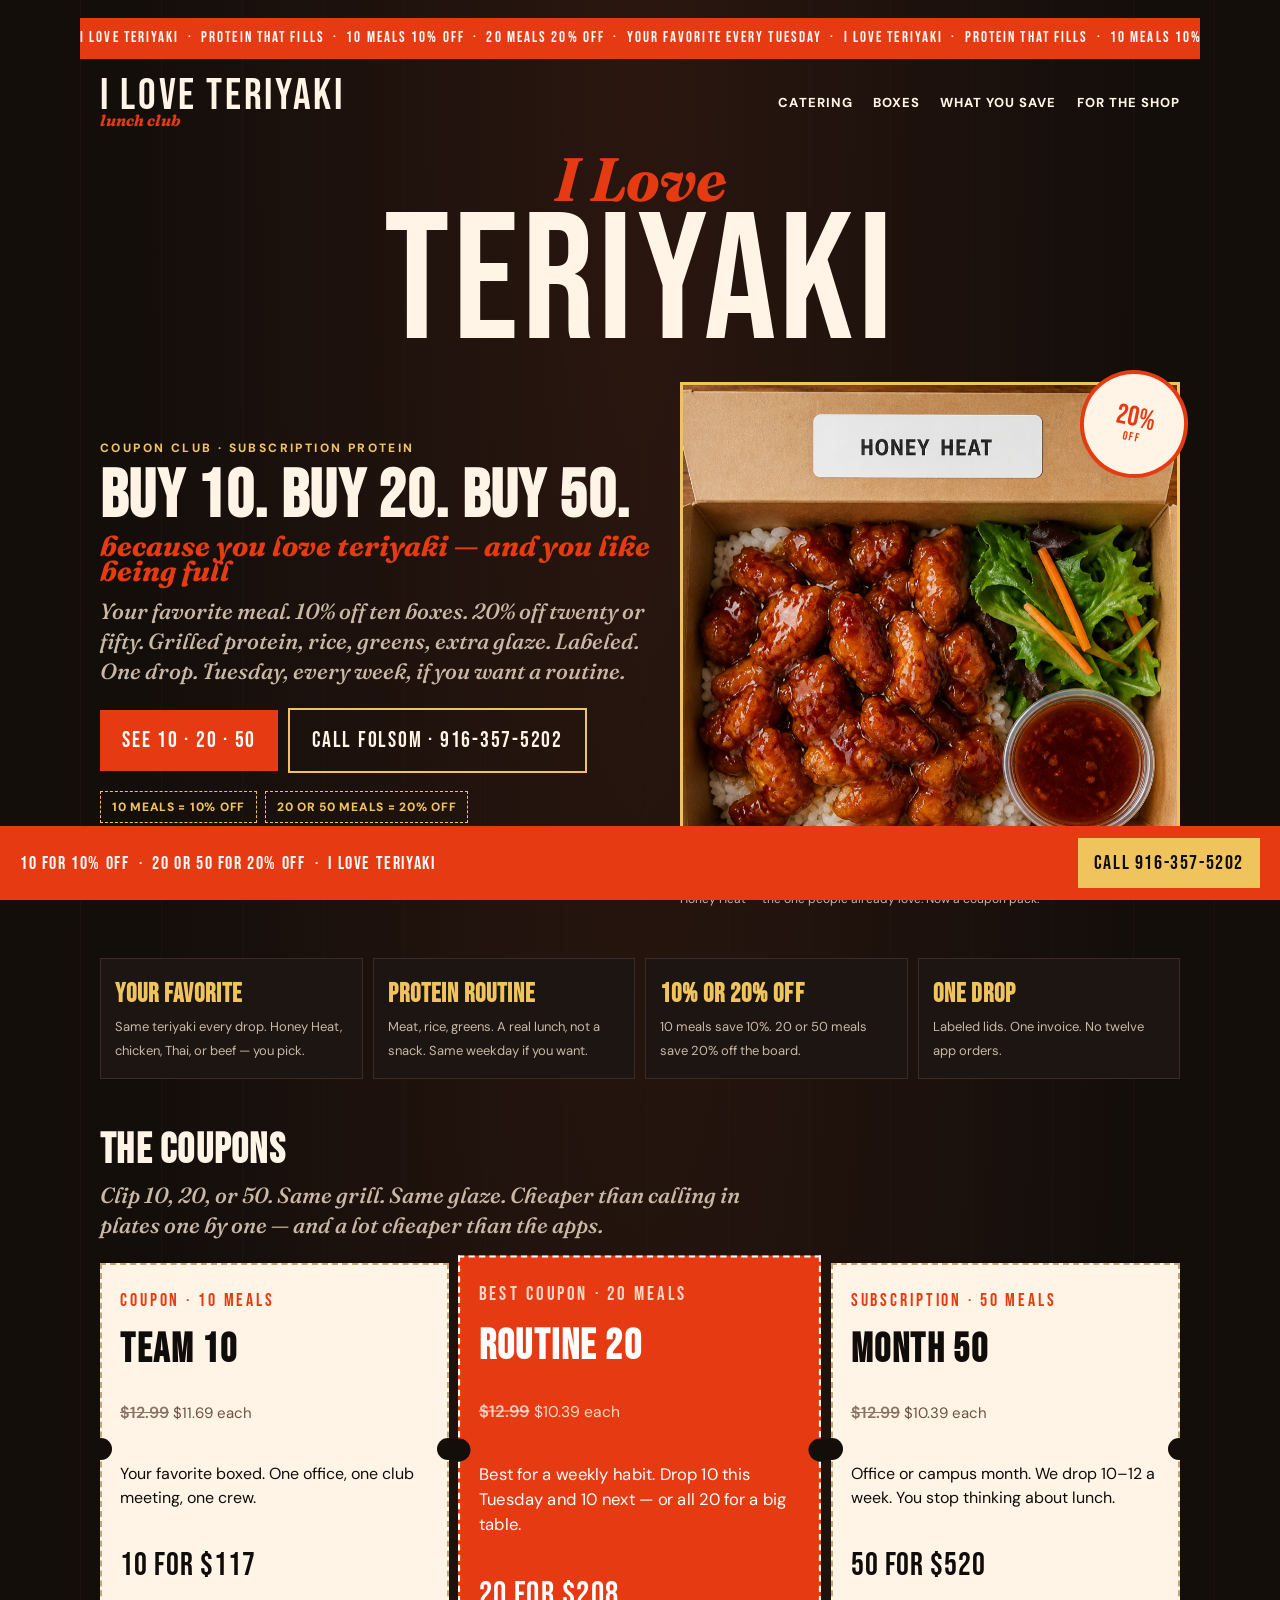
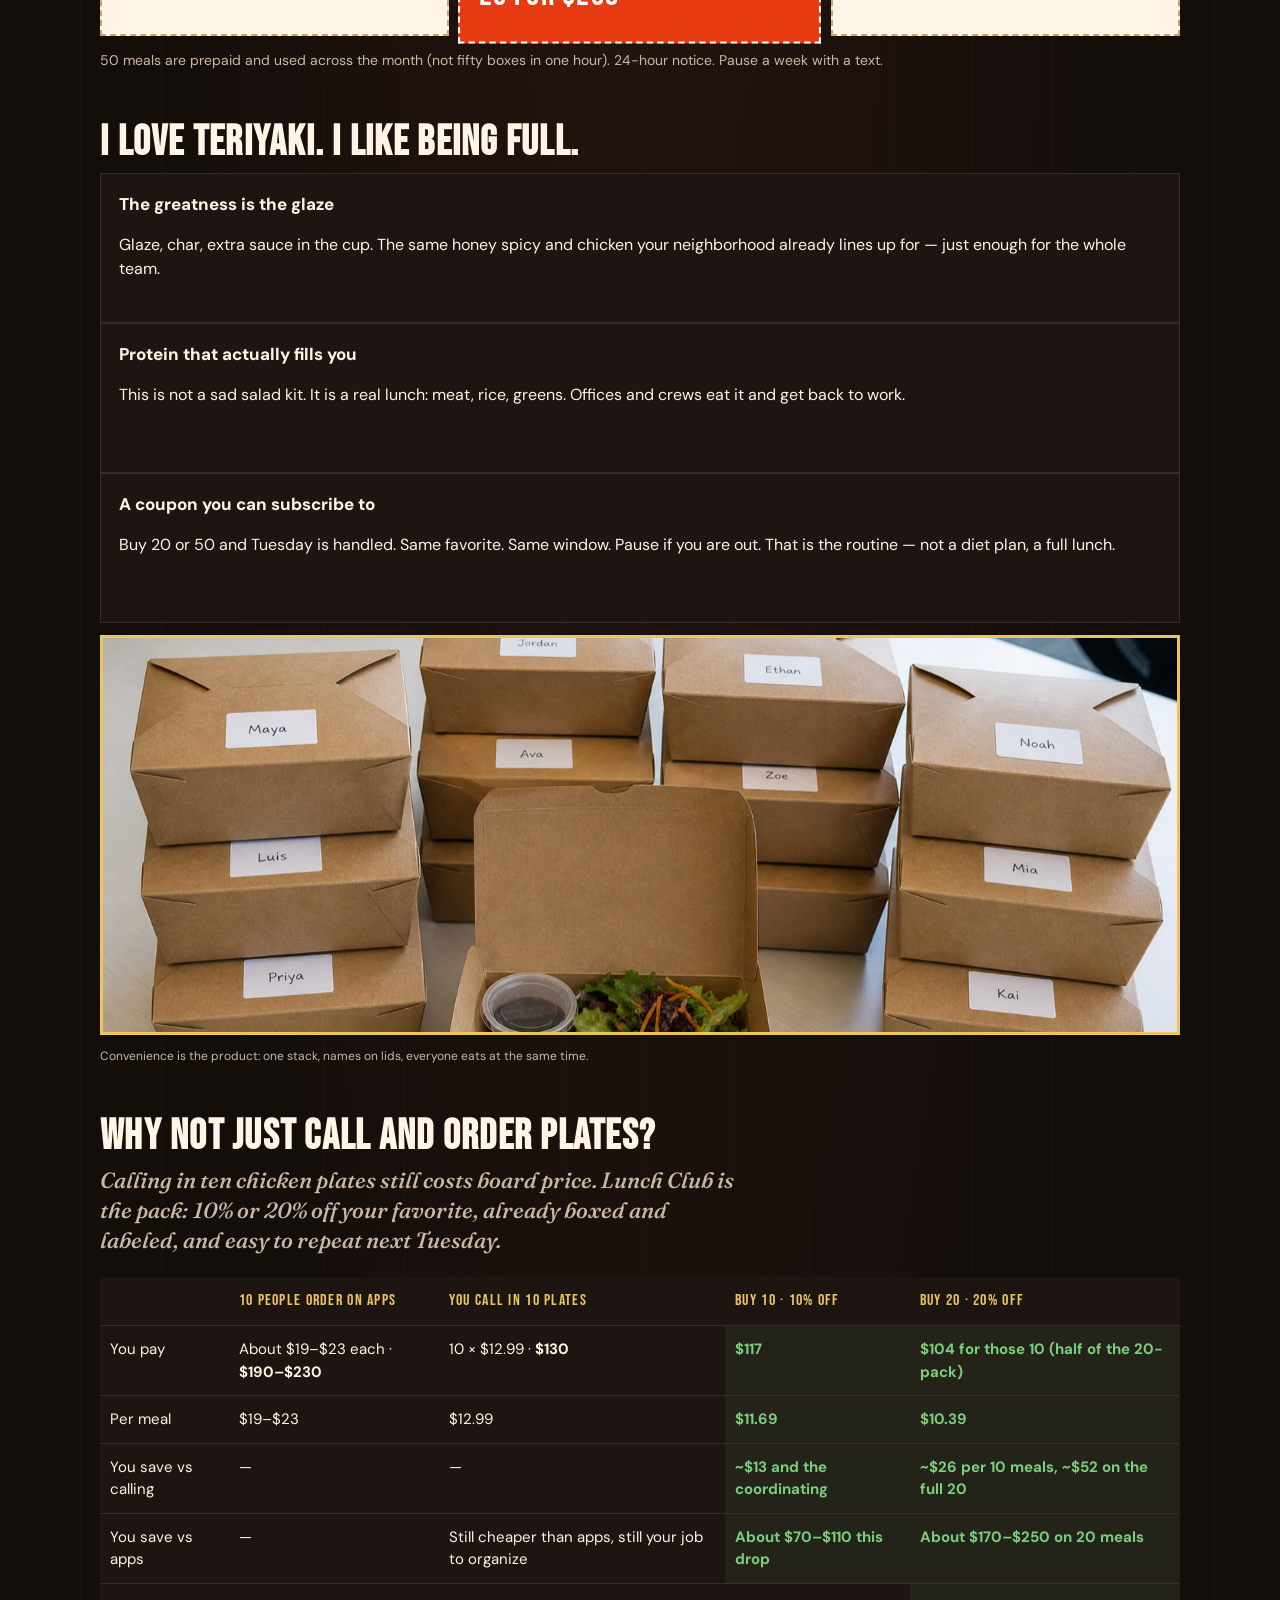
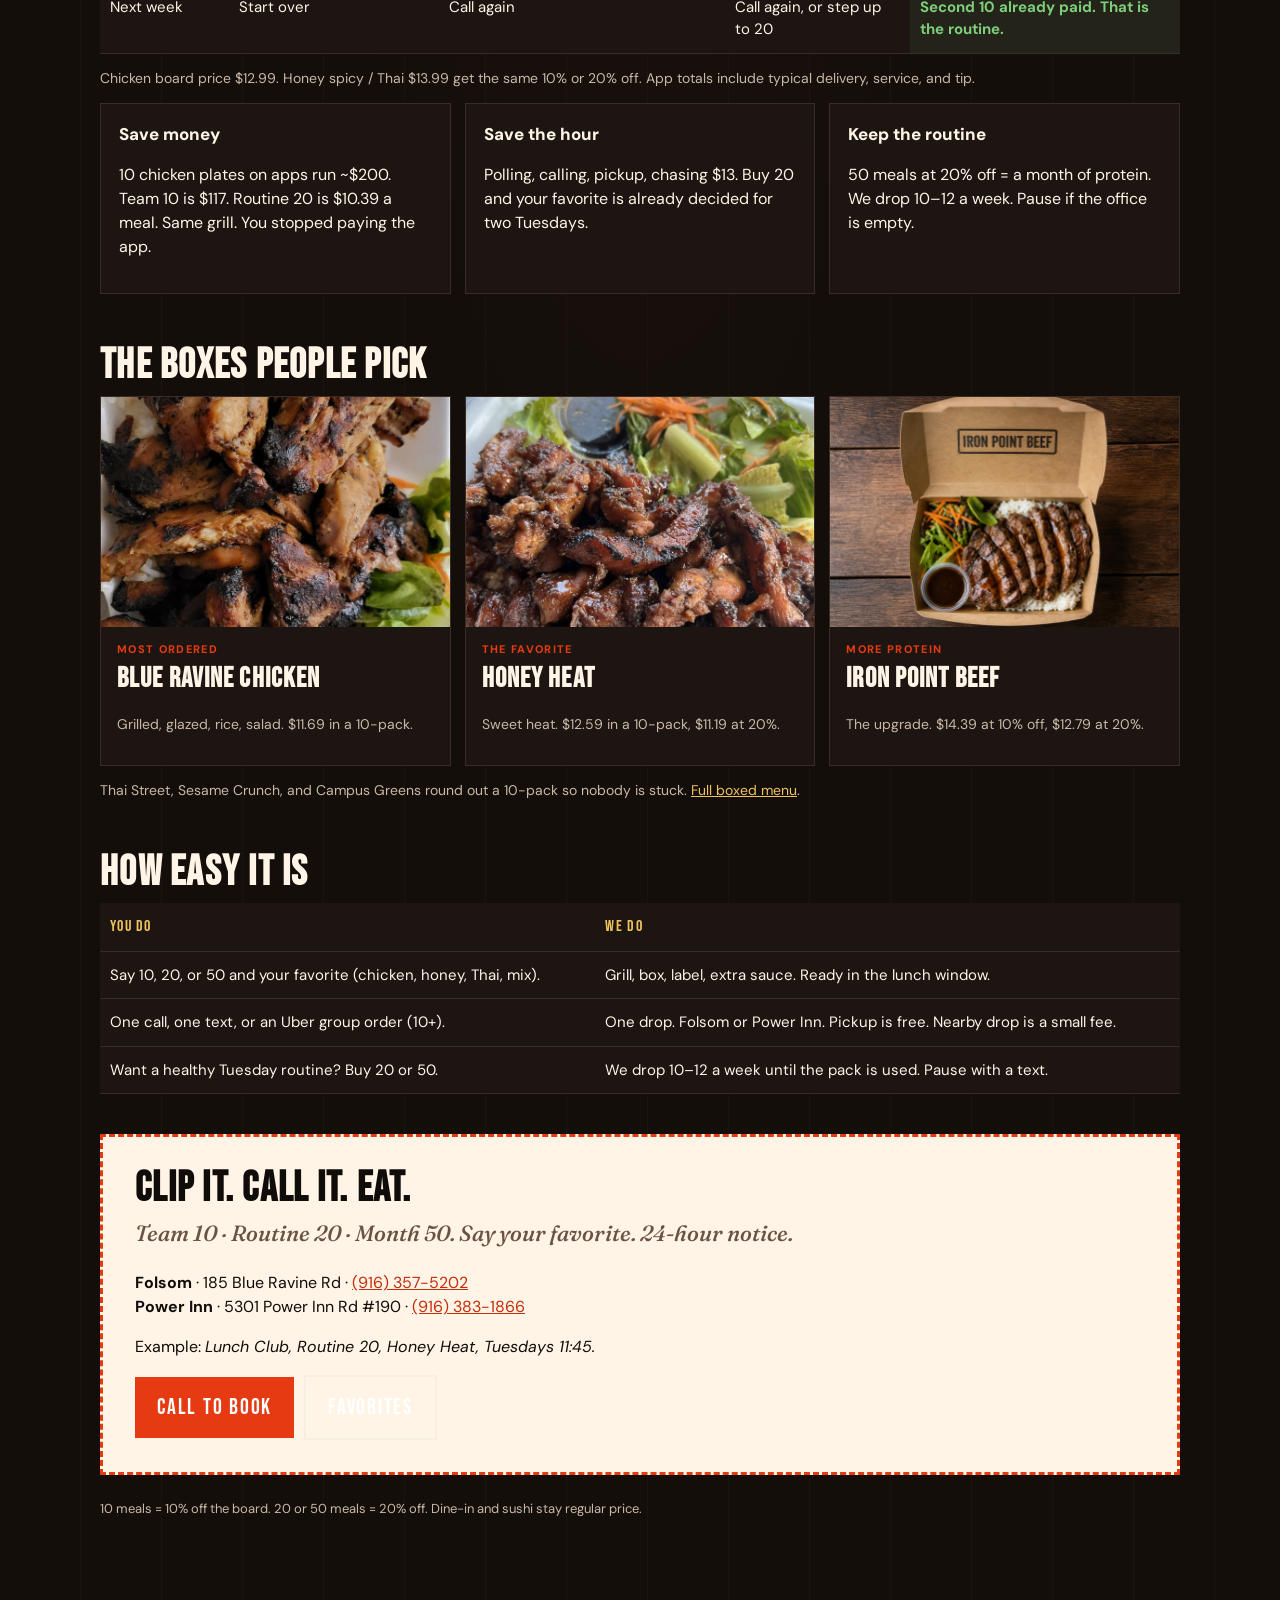
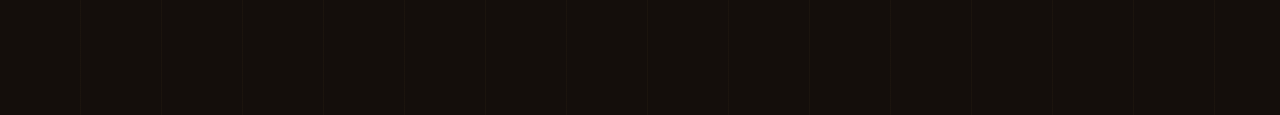
==== docs/index.html @ c73c30a4 "Add I Love Teriyaki Lunch Club site: 10/20/50 meal coupons and owner pilot. Co-authored-by: Cursor <" ====
<!DOCTYPE html>
<html lang="en">
<head>
  <meta charset="utf-8" />
  <meta name="viewport" content="width=device-width, initial-scale=1" />
  <title>I Love Teriyaki — 10, 20, 50 meals</title>
  <link rel="stylesheet" href="styles.css" />
</head>
<body>
  <div class="wrap">
    <div class="marquee" aria-hidden="true">
      <p>I LOVE TERIYAKI&nbsp;&nbsp;·&nbsp;&nbsp;PROTEIN THAT FILLS&nbsp;&nbsp;·&nbsp;&nbsp;10 MEALS 10% OFF&nbsp;&nbsp;·&nbsp;&nbsp;20 MEALS 20% OFF&nbsp;&nbsp;·&nbsp;&nbsp;YOUR FAVORITE EVERY TUESDAY&nbsp;&nbsp;·&nbsp;&nbsp;I LOVE TERIYAKI&nbsp;&nbsp;·&nbsp;&nbsp;PROTEIN THAT FILLS&nbsp;&nbsp;·&nbsp;&nbsp;10 MEALS 10% OFF&nbsp;&nbsp;·&nbsp;&nbsp;20 MEALS 20% OFF&nbsp;&nbsp;·&nbsp;&nbsp;YOUR FAVORITE EVERY TUESDAY&nbsp;&nbsp;·&nbsp;&nbsp;</p>
    </div>
    <div class="topbar">
      <div class="brand">I LOVE TERIYAKI<em>lunch club</em></div>
      <nav>
        <a href="index.html">Catering</a>
        <a href="menu.html">Boxes</a>
        <a href="index.html#why">What you save</a>
        <a href="pilot.html">For the shop</a>
      </nav>
    </div>

    <div class="wordmark"><span class="i-love">I Love</span>TERIYAKI</div>
    <div class="hero">
      <div>
        <p class="kicker">Coupon club · subscription protein</p>
        <h1>BUY 10. BUY 20. BUY 50.<span class="love">because you love teriyaki — and you like being full</span></h1>
        <p class="lede">
          Your favorite meal. 10% off ten boxes. 20% off twenty or fifty. Grilled protein, rice, greens, extra glaze. Labeled. One drop. Tuesday, every week, if you want a routine.
        </p>
        <div class="actions">
          <a class="cta" href="#packs">See 10 · 20 · 50</a>
          <a class="cta ghost" href="tel:19163575202">Call Folsom · 916-357-5202</a>
        </div>
        <div class="pills">
          <span class="pill">10 meals = 10% off</span>
          <span class="pill">20 or 50 meals = 20% off</span>
          <span class="pill">Favorite meal, every time</span>
        </div>
      </div>
      <div class="hero-pic">
        <div class="stamp-float">20%<small>OFF</small></div>
        <img src="images/box-honey.jpg" alt="Honey spicy teriyaki chicken in a labeled lunch box with rice and salad" />
        <p class="caption">Honey Heat — the one people already love. Now a coupon pack.</p>
      </div>
    </div>

    <div class="stats">
      <div class="stat"><b>Your favorite</b><span>Same teriyaki every drop. Honey Heat, chicken, Thai, or beef — you pick.</span></div>
      <div class="stat"><b>Protein routine</b><span>Meat, rice, greens. A real lunch, not a snack. Same weekday if you want.</span></div>
      <div class="stat"><b>10% or 20% off</b><span>10 meals save 10%. 20 or 50 meals save 20% off the board.</span></div>
      <div class="stat"><b>One drop</b><span>Labeled lids. One invoice. No twelve app orders.</span></div>
    </div>

    <h2 id="packs">The coupons</h2>
    <p class="lede">Clip 10, 20, or 50. Same grill. Same glaze. Cheaper than calling in plates one by one — and a lot cheaper than the apps.</p>
    <div class="tiers">
      <div class="tier">
        <div class="off">Coupon · 10 meals</div>
        <h3>Team 10</h3>
        <p class="each"><span class="strike">$12.99</span> $11.69 each</p>
        <p>Your favorite boxed. One office, one club meeting, one crew.</p>
        <div class="total">10 for $117</div>
      </div>
      <div class="tier best">
        <div class="off">Best coupon · 20 meals</div>
        <h3>Routine 20</h3>
        <p class="each"><span class="strike">$12.99</span> $10.39 each</p>
        <p>Best for a weekly habit. Drop 10 this Tuesday and 10 next — or all 20 for a big table.</p>
        <div class="total">20 for $208</div>
      </div>
      <div class="tier">
        <div class="off">Subscription · 50 meals</div>
        <h3>Month 50</h3>
        <p class="each"><span class="strike">$12.99</span> $10.39 each</p>
        <p>Office or campus month. We drop 10–12 a week. You stop thinking about lunch.</p>
        <div class="total">50 for $520</div>
      </div>
    </div>
    <p class="muted">50 meals are prepaid and used across the month (not fifty boxes in one hour). 24-hour notice. Pause a week with a text.</p>

    <h2>I love teriyaki. I like being full.</h2>
    <div class="why">
      <div class="card">
        <h3>The greatness is the glaze</h3>
        <p>Glaze, char, extra sauce in the cup. The same honey spicy and chicken your neighborhood already lines up for — just enough for the whole team.</p>
      </div>
      <div class="card">
        <h3>Protein that actually fills you</h3>
        <p>This is not a sad salad kit. It is a real lunch: meat, rice, greens. Offices and crews eat it and get back to work.</p>
      </div>
      <div class="card">
        <h3>A coupon you can subscribe to</h3>
        <p>Buy 20 or 50 and Tuesday is handled. Same favorite. Same window. Pause if you are out. That is the routine — not a diet plan, a full lunch.</p>
      </div>
    </div>

    <img class="fullbleed" src="images/office-drop.jpg" alt="A row of labeled teriyaki lunch boxes on an office table" />
    <p class="caption">Convenience is the product: one stack, names on lids, everyone eats at the same time.</p>

    <h2 id="why">Why not just call and order plates?</h2>
    <p class="lede">
      Calling in ten chicken plates still costs board price. Lunch Club is the pack: 10% or 20% off your favorite, already boxed and labeled, and easy to repeat next Tuesday.
    </p>

    <table>
      <thead>
        <tr>
          <th></th>
          <th>10 people order on apps</th>
          <th>You call in 10 plates</th>
          <th>Buy 10 · 10% off</th>
          <th>Buy 20 · 20% off</th>
        </tr>
      </thead>
      <tbody>
        <tr>
          <td>You pay</td>
          <td>About $19–$23 each · <strong>$190–$230</strong></td>
          <td>10 × $12.99 · <strong>$130</strong></td>
          <td class="good"><strong>$117</strong></td>
          <td class="good"><strong>$104</strong> for those 10 (half of the 20-pack)</td>
        </tr>
        <tr>
          <td>Per meal</td>
          <td>$19–$23</td>
          <td>$12.99</td>
          <td class="good">$11.69</td>
          <td class="good">$10.39</td>
        </tr>
        <tr>
          <td>You save vs calling</td>
          <td>—</td>
          <td>—</td>
          <td class="good">~$13 and the coordinating</td>
          <td class="good">~$26 per 10 meals, ~$52 on the full 20</td>
        </tr>
        <tr>
          <td>You save vs apps</td>
          <td>—</td>
          <td>Still cheaper than apps, still your job to organize</td>
          <td class="good">About $70–$110 this drop</td>
          <td class="good">About $170–$250 on 20 meals</td>
        </tr>
        <tr>
          <td>Next week</td>
          <td>Start over</td>
          <td>Call again</td>
          <td>Call again, or step up to 20</td>
          <td class="good">Second 10 already paid. That is the routine.</td>
        </tr>
      </tbody>
    </table>
    <p class="muted">Chicken board price $12.99. Honey spicy / Thai $13.99 get the same 10% or 20% off. App totals include typical delivery, service, and tip.</p>

    <div class="grid-3">
      <div class="card">
        <h3>Save money</h3>
        <p>10 chicken plates on apps run ~$200. Team 10 is $117. Routine 20 is $10.39 a meal. Same grill. You stopped paying the app.</p>
      </div>
      <div class="card">
        <h3>Save the hour</h3>
        <p>Polling, calling, pickup, chasing $13. Buy 20 and your favorite is already decided for two Tuesdays.</p>
      </div>
      <div class="card">
        <h3>Keep the routine</h3>
        <p>50 meals at 20% off = a month of protein. We drop 10–12 a week. Pause if the office is empty.</p>
      </div>
    </div>

    <h2>The boxes people pick</h2>
    <div class="grid-3">
      <a class="card photo-card" href="menu.html" style="text-decoration:none;color:inherit">
        <img src="images/chicken-takeout.jpg" alt="Chicken teriyaki with rice" />
        <div class="pad">
          <div class="tag">Most ordered</div>
          <h3>Blue Ravine Chicken</h3>
          <p class="muted">Grilled, glazed, rice, salad. $11.69 in a 10-pack.</p>
        </div>
      </a>
      <a class="card photo-card" href="menu.html" style="text-decoration:none;color:inherit">
        <img src="images/honey-spicy.jpg" alt="Honey spicy chicken takeout" />
        <div class="pad">
          <div class="tag">The favorite</div>
          <h3>Honey Heat</h3>
          <p class="muted">Sweet heat. $12.59 in a 10-pack, $11.19 at 20%.</p>
        </div>
      </a>
      <a class="card photo-card" href="menu.html" style="text-decoration:none;color:inherit">
        <img src="images/box-beef.jpg" alt="Beef teriyaki lunch box" />
        <div class="pad">
          <div class="tag">More protein</div>
          <h3>Iron Point Beef</h3>
          <p class="muted">The upgrade. $14.39 at 10% off, $12.79 at 20%.</p>
        </div>
      </a>
    </div>
    <p class="muted">Thai Street, Sesame Crunch, and Campus Greens round out a 10-pack so nobody is stuck. <a href="menu.html">Full boxed menu</a>.</p>

    <h2>How easy it is</h2>
    <table>
      <thead>
        <tr><th>You do</th><th>We do</th></tr>
      </thead>
      <tbody>
        <tr>
          <td>Say 10, 20, or 50 and your favorite (chicken, honey, Thai, mix).</td>
          <td>Grill, box, label, extra sauce. Ready in the lunch window.</td>
        </tr>
        <tr>
          <td>One call, one text, or an Uber group order (10+).</td>
          <td>One drop. Folsom or Power Inn. Pickup is free. Nearby drop is a small fee.</td>
        </tr>
        <tr>
          <td>Want a healthy Tuesday routine? Buy 20 or 50.</td>
          <td>We drop 10–12 a week until the pack is used. Pause with a text.</td>
        </tr>
      </tbody>
    </table>

    <div class="orderbox" id="order">
      <h2>Clip it. Call it. Eat.</h2>
      <p class="lede" style="max-width:none">Team 10 · Routine 20 · Month 50. Say your favorite. 24-hour notice.</p>
      <p>
        <strong>Folsom</strong> · 185 Blue Ravine Rd · <a href="tel:19163575202">(916) 357-5202</a><br />
        <strong>Power Inn</strong> · 5301 Power Inn Rd #190 · <a href="tel:19163831866">(916) 383-1866</a>
      </p>
      <p>Example: <em>Lunch Club, Routine 20, Honey Heat, Tuesdays 11:45.</em></p>
      <div class="actions">
        <a class="cta" href="tel:19163575202">Call to book</a>
        <a class="cta" href="menu.html" style="background:transparent;border:2px solid #f7efe4">Favorites</a>
      </div>
    </div>
    <p class="note">10 meals = 10% off the board. 20 or 50 meals = 20% off. Dine-in and sushi stay regular price.</p>
  </div>
  <div class="sticky">
    <span>10 FOR 10% OFF&nbsp;&nbsp;·&nbsp;&nbsp;20 OR 50 FOR 20% OFF&nbsp;&nbsp;·&nbsp;&nbsp;I LOVE TERIYAKI</span>
    <a href="tel:19163575202">Call 916-357-5202</a>
  </div>
</body>
</html>
---- docs/styles.css ----
@import url("https://fonts.googleapis.com/css2?family=Bebas+Neue&family=Fraunces:ital,opsz,wght@0,9..144,600;1,9..144,500;1,9..144,700&family=DM+Sans:ital,wght@0,400;0,600;0,800;1,400&display=swap");

:root {
  --ink: #100c0a;
  --ink-soft: #c9b8a6;
  --paper: #140e0b;
  --cream: #fff4e6;
  --card: #1c1511;
  --line: #3a2c24;
  --glaze: #e63b12;
  --glaze-dark: #c42e0c;
  --gold: #f0c45c;
  --good: #7dce7a;
}

* { box-sizing: border-box; }
html, body { margin: 0; }
body {
  font-family: "DM Sans", sans-serif;
  color: var(--cream);
  background: var(--paper);
  line-height: 1.5;
  background-image:
    radial-gradient(ellipse at top, #2a160f 0%, transparent 55%),
    repeating-linear-gradient(90deg, transparent, transparent 80px, rgba(240, 196, 92, 0.03) 80px, rgba(240, 196, 92, 0.03) 81px);
}
img { max-width: 100%; display: block; }
a { color: var(--gold); }

.wrap { max-width: 1120px; margin: 0 auto; padding: 18px 20px 110px; }

.marquee {
  overflow: hidden;
  border-top: 1px solid var(--glaze);
  border-bottom: 1px solid var(--glaze);
  background: var(--glaze);
  color: #fff;
  font-family: "Bebas Neue", sans-serif;
  letter-spacing: 0.14em;
  font-size: 15px;
  padding: 8px 0;
  margin: 0 -20px 18px;
}
.marquee p {
  margin: 0;
  white-space: nowrap;
  animation: slide 22s linear infinite;
}
@keyframes slide {
  from { transform: translateX(0); }
  to { transform: translateX(-50%); }
}

.topbar {
  display: flex;
  justify-content: space-between;
  align-items: center;
  gap: 16px;
  padding-bottom: 16px;
}
.brand {
  font-family: "Bebas Neue", sans-serif;
  font-size: 44px;
  letter-spacing: 0.06em;
  line-height: 0.85;
}
.brand em {
  font-family: "Fraunces", serif;
  font-style: italic;
  font-weight: 700;
  font-size: 16px;
  color: var(--glaze);
  letter-spacing: 0;
  display: block;
}
.wordmark {
  font-family: "Bebas Neue", sans-serif;
  font-size: clamp(84px, 18vw, 180px);
  line-height: 0.76;
  letter-spacing: 0.02em;
  text-align: center;
  margin: 6px 0 22px;
}
.wordmark .i-love {
  display: block;
  font-family: "Fraunces", serif;
  font-style: italic;
  font-weight: 700;
  font-size: 0.34em;
  color: var(--glaze);
  letter-spacing: 0;
  line-height: 1;
  margin-bottom: 0.08em;
}
nav a {
  margin-left: 16px;
  text-decoration: none;
  font-size: 13px;
  font-weight: 800;
  text-transform: uppercase;
  letter-spacing: 0.08em;
  color: var(--cream);
}

.kicker {
  color: var(--gold);
  font-size: 12px;
  font-weight: 800;
  letter-spacing: 0.2em;
  text-transform: uppercase;
  margin: 0 0 10px;
}
h1 {
  font-family: "Bebas Neue", sans-serif;
  font-size: 68px;
  line-height: 0.88;
  margin: 0 0 14px;
  letter-spacing: 0.02em;
}
h1 .love {
  font-family: "Fraunces", serif;
  font-style: italic;
  font-weight: 700;
  font-size: 0.42em;
  letter-spacing: 0;
  color: var(--glaze);
  display: block;
  margin-top: 6px;
}
h2 {
  font-family: "Bebas Neue", sans-serif;
  font-size: 42px;
  letter-spacing: 0.03em;
  margin: 52px 0 10px;
  line-height: 0.95;
}
h3 { font-size: 17px; margin: 0 0 8px; font-weight: 800; }
.lede {
  font-family: "Fraunces", serif;
  font-size: 22px;
  font-weight: 500;
  font-style: italic;
  color: var(--ink-soft);
  max-width: 640px;
  margin: 0 0 22px;
  line-height: 1.35;
}

.hero {
  display: grid;
  grid-template-columns: 1.05fr 0.95fr;
  gap: 28px;
  align-items: center;
  padding: 8px 0 20px;
}
.hero-pic { position: relative; }
.hero img {
  width: 100%;
  height: 500px;
  object-fit: cover;
  border: 3px solid var(--gold);
}
.stamp-float {
  position: absolute;
  top: -12px;
  right: -8px;
  width: 108px;
  height: 108px;
  border: 4px solid var(--glaze);
  border-radius: 50%;
  background: var(--cream);
  color: var(--glaze);
  font-family: "Bebas Neue", sans-serif;
  font-size: 28px;
  line-height: 1;
  display: flex;
  flex-direction: column;
  align-items: center;
  justify-content: center;
  transform: rotate(12deg);
}
.stamp-float small { font-size: 12px; letter-spacing: 0.12em; }
.caption { font-size: 12px; color: var(--ink-soft); margin-top: 8px; }

.actions { display: flex; flex-wrap: wrap; gap: 10px; align-items: center; }
.cta {
  display: inline-block;
  background: var(--glaze);
  color: #fff;
  text-decoration: none;
  padding: 14px 22px;
  font-family: "Bebas Neue", sans-serif;
  font-size: 22px;
  letter-spacing: 0.08em;
}
.cta.ghost {
  background: transparent;
  color: var(--cream);
  border: 2px solid var(--gold);
}

.pills { display: flex; flex-wrap: wrap; gap: 8px; margin: 18px 0 0; }
.pill {
  border: 1px dashed var(--gold);
  background: transparent;
  padding: 6px 11px;
  font-size: 12px;
  font-weight: 800;
  text-transform: uppercase;
  letter-spacing: 0.06em;
  color: var(--gold);
}

.stats { display: grid; grid-template-columns: repeat(4, 1fr); gap: 10px; margin: 18px 0; }
.stat {
  background: var(--card);
  border: 1px solid var(--line);
  padding: 16px 14px;
}
.stat b {
  display: block;
  font-family: "Bebas Neue", sans-serif;
  font-size: 26px;
  letter-spacing: 0.04em;
  color: var(--gold);
}
.stat span { color: var(--ink-soft); font-size: 13px; }

.tiers { display: grid; grid-template-columns: repeat(3, 1fr); gap: 16px; margin: 22px 0 8px; }
.tier {
  background: var(--cream);
  color: var(--ink);
  padding: 22px 18px 20px;
  display: flex;
  flex-direction: column;
  gap: 6px;
  position: relative;
  border: 2px dashed #c4a574;
}
.tier:before, .tier:after {
  content: "";
  position: absolute;
  width: 22px;
  height: 22px;
  background: var(--paper);
  border-radius: 50%;
  top: 50%;
  margin-top: -11px;
}
.tier:before { left: -12px; }
.tier:after { right: -12px; }
.tier.best {
  background: var(--glaze);
  color: #fff;
  border-color: #fff;
  transform: scale(1.04);
}
.tier.best .off, .tier.best .each { color: #ffd7c8; }
.tier.best .strike { color: rgba(255,255,255,0.7); }
.tier .off {
  font-family: "Bebas Neue", sans-serif;
  font-size: 18px;
  letter-spacing: 0.16em;
  color: var(--glaze);
}
.tier h3 {
  font-family: "Bebas Neue", sans-serif;
  font-size: 40px;
  margin: 0;
  letter-spacing: 0.04em;
}
.tier .each { font-size: 15px; color: #6a5344; }
.tier .total {
  font-family: "Bebas Neue", sans-serif;
  font-size: 32px;
  margin-top: 10px;
  letter-spacing: 0.03em;
}
.strike { text-decoration: line-through; color: #8a7364; font-weight: 600; font-size: 16px; }

.why .card { min-height: 150px; }
.grid-2 { display: grid; grid-template-columns: 1fr 1fr; gap: 16px; }
.grid-3 { display: grid; grid-template-columns: repeat(3, 1fr); gap: 14px; }
.card {
  background: var(--card);
  border: 1px solid var(--line);
  padding: 18px;
}
.photo-card { padding: 0; overflow: hidden; }
.photo-card img { width: 100%; height: 230px; object-fit: cover; }
.photo-card .pad { padding: 14px 16px 16px; }
.photo-card h3 {
  font-family: "Bebas Neue", sans-serif;
  font-size: 28px;
  letter-spacing: 0.04em;
}

.fullbleed {
  width: 100%;
  height: 400px;
  object-fit: cover;
  margin: 12px 0;
  border: 3px solid var(--gold);
}

table { width: 100%; border-collapse: collapse; font-size: 15px; background: var(--card); }
th, td { text-align: left; padding: 12px 10px; border-bottom: 1px solid var(--line); vertical-align: top; }
th {
  font-family: "Bebas Neue", sans-serif;
  font-size: 16px;
  letter-spacing: 0.08em;
  color: var(--gold);
  font-weight: 400;
}
.num { text-align: right; white-space: nowrap; font-weight: 700; }
.good { color: var(--good); font-weight: 700; }
td.good { background: rgba(125, 206, 122, 0.08); }
.muted { color: var(--ink-soft); font-size: 14px; }
.price { font-weight: 800; font-size: 18px; color: var(--gold); }
.tag {
  font-size: 11px;
  letter-spacing: 0.12em;
  text-transform: uppercase;
  color: var(--glaze);
  font-weight: 800;
}

.menu-grid { display: grid; grid-template-columns: 1fr 1fr; gap: 16px; }
.orderbox {
  background: var(--cream);
  color: var(--ink);
  padding: 32px;
  margin-top: 40px;
  border: 3px dashed var(--glaze);
}
.orderbox h2 { margin-top: 0; color: var(--ink); }
.orderbox a { color: var(--glaze-dark); }
.orderbox .cta { background: var(--glaze); color: #fff; }
.orderbox .lede { color: #6a5344; }

.sticky {
  position: sticky;
  bottom: 0;
  background: var(--glaze);
  color: #fff;
  padding: 12px 20px;
  display: flex;
  justify-content: space-between;
  align-items: center;
  gap: 12px;
  z-index: 5;
  font-family: "Bebas Neue", sans-serif;
  letter-spacing: 0.08em;
  font-size: 20px;
}
.sticky a {
  color: var(--ink);
  font-weight: 400;
  text-decoration: none;
  background: var(--gold);
  padding: 10px 16px;
  font-size: 20px;
}
.sticky span { font-size: 18px; }

.note { font-size: 13px; color: var(--ink-soft); margin-top: 24px; }

@media (max-width: 800px) {
  h1 { font-size: 44px; }
  .brand { font-size: 32px; }
  .wordmark { font-size: clamp(64px, 22vw, 120px); margin: 4px 0 16px; }
  h2 { font-size: 32px; }
  .hero, .stats, .why, .grid-2, .grid-3, .menu-grid, .tiers { grid-template-columns: 1fr; }
  .hero img, .fullbleed { height: 260px; }
  .tier.best { transform: none; }
  .tier:before, .tier:after { display: none; }
  nav { display: flex; flex-wrap: wrap; gap: 10px; }
  nav a { margin-left: 0; }
  .sticky { flex-direction: column; align-items: stretch; text-align: center; }
  .stamp-float { width: 84px; height: 84px; font-size: 22px; }
}
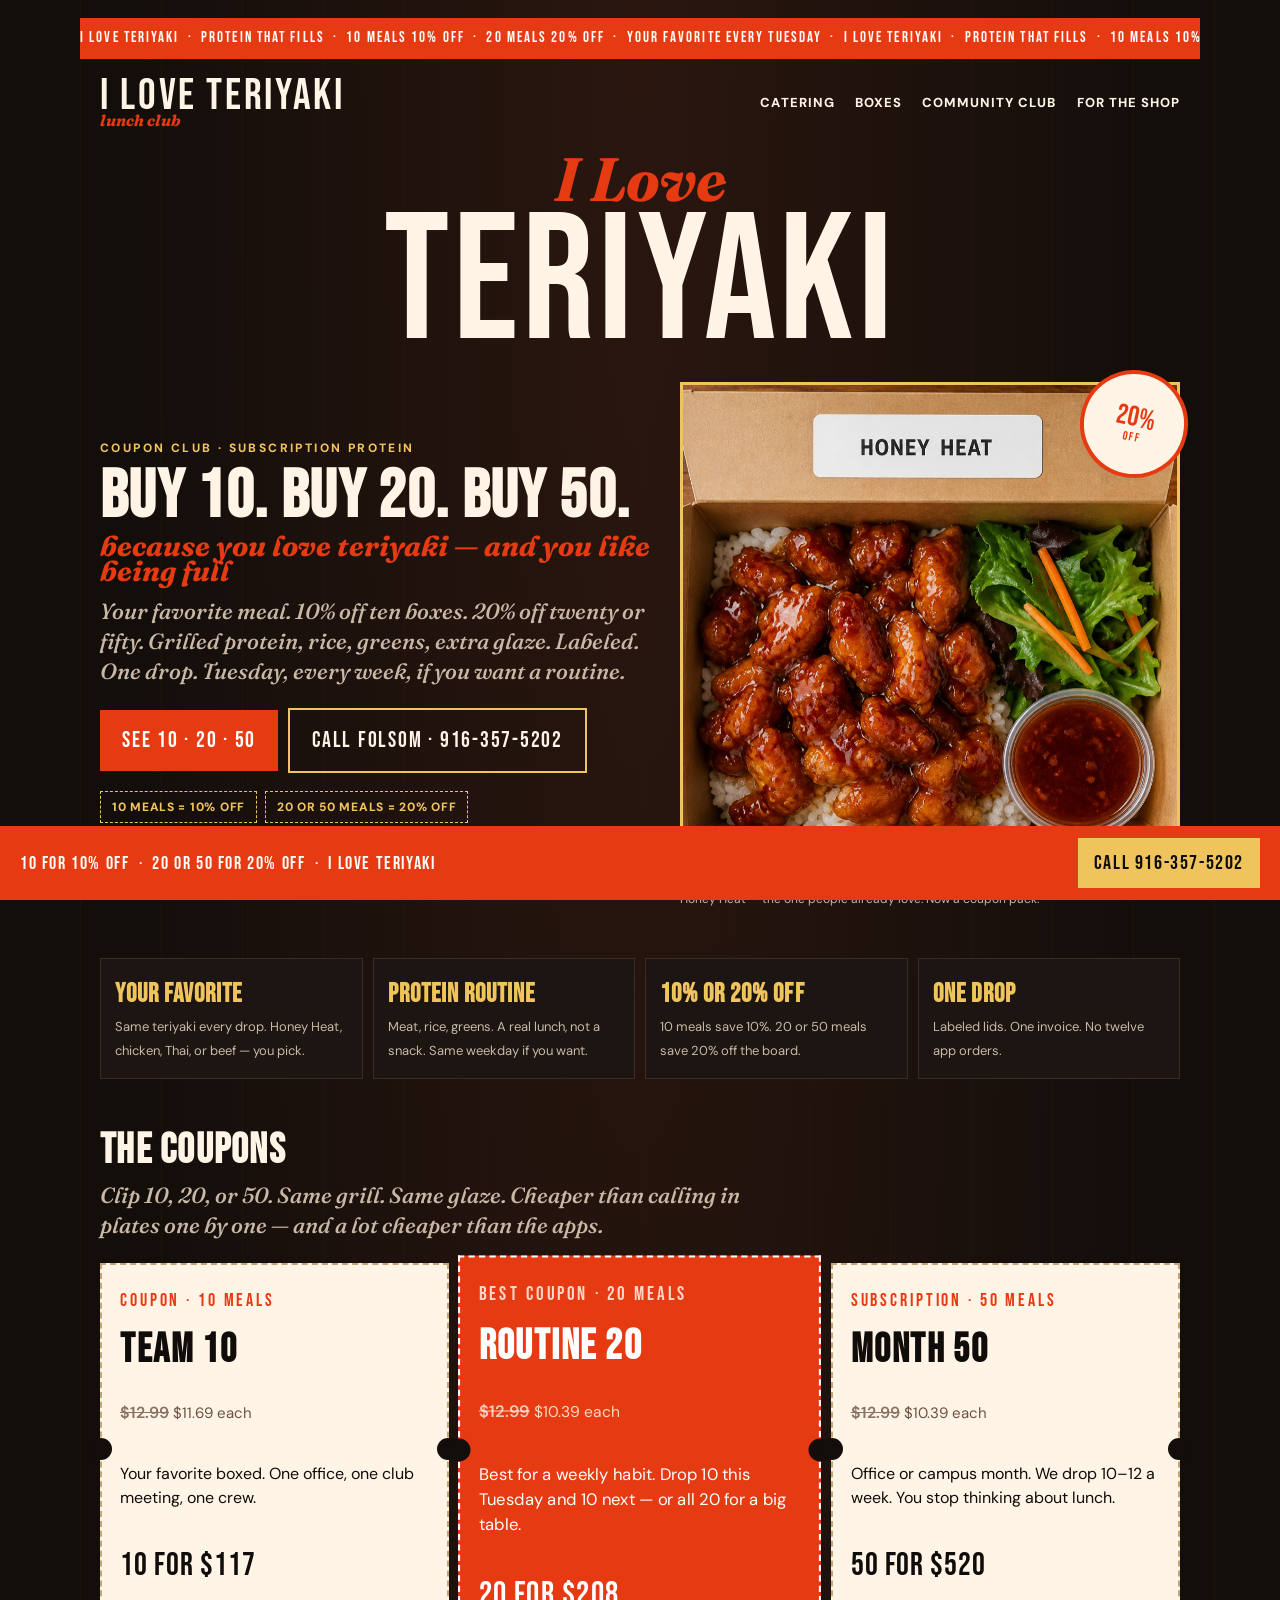
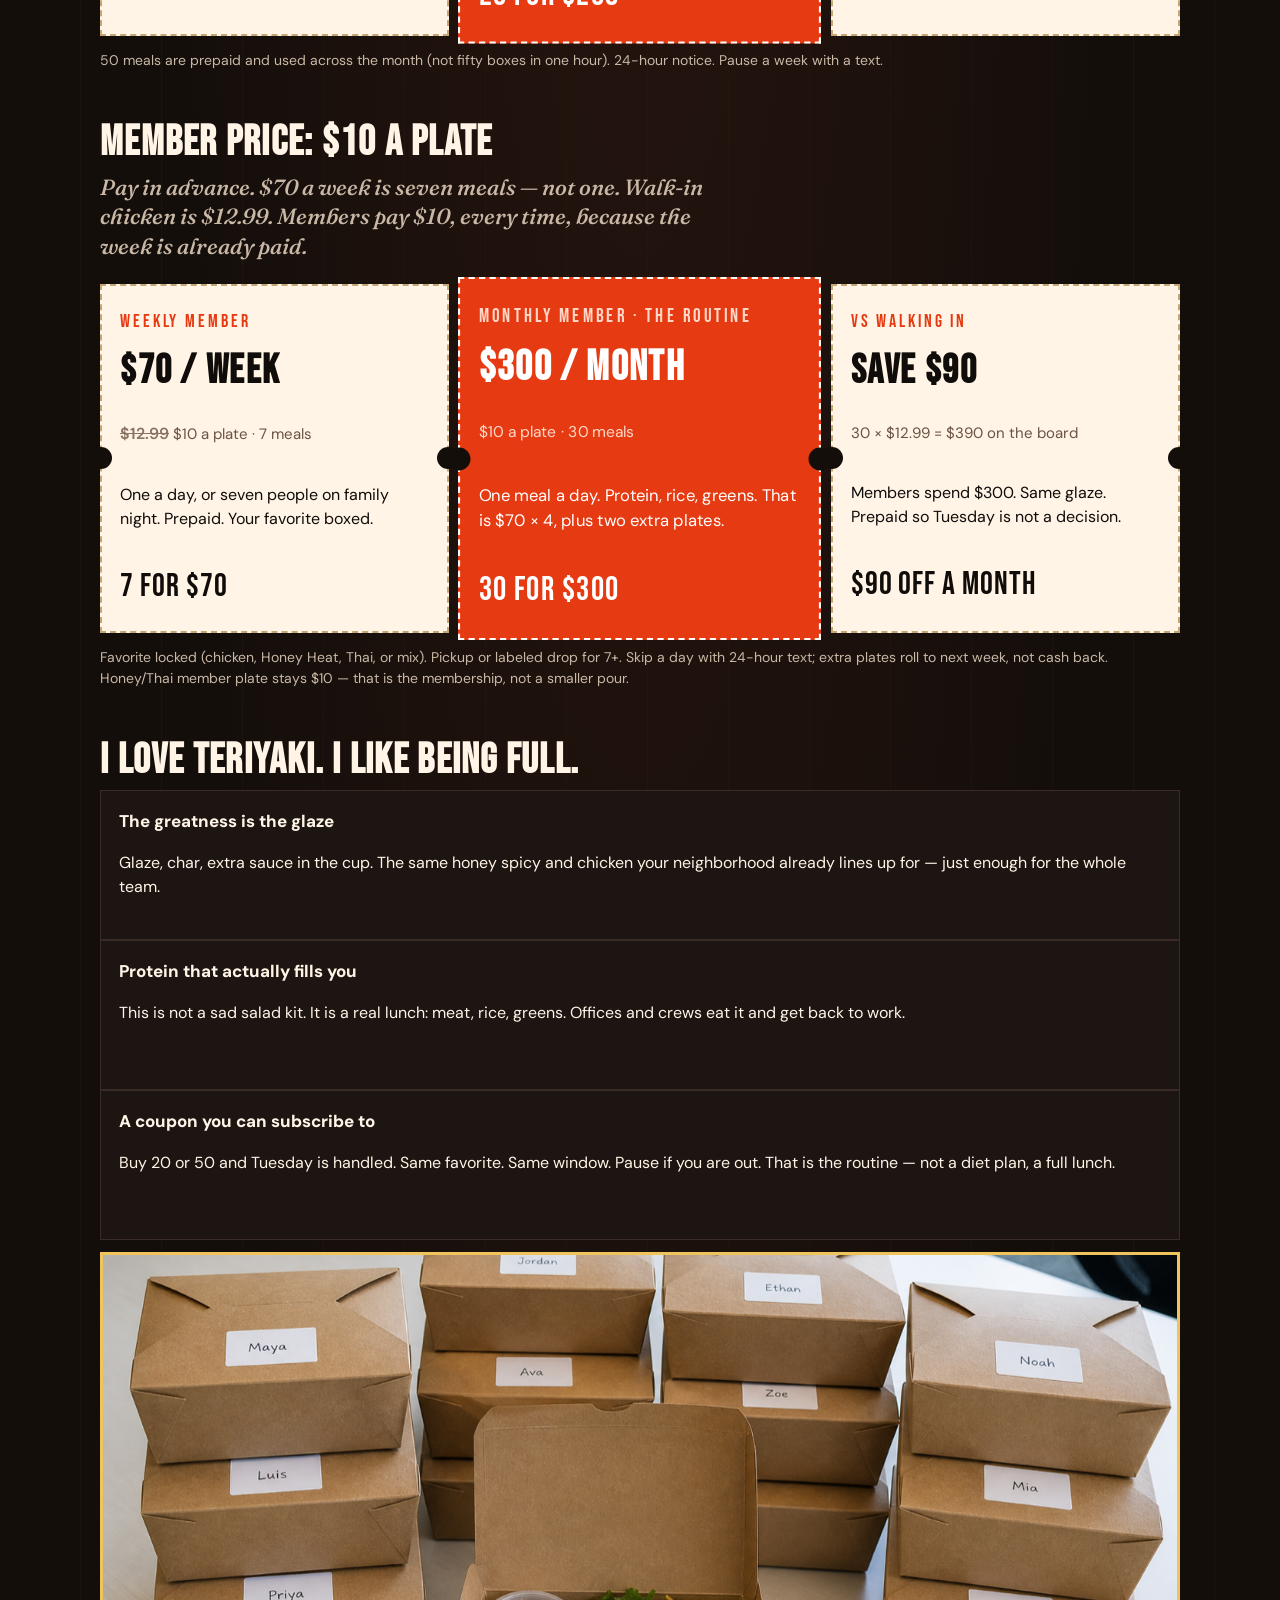
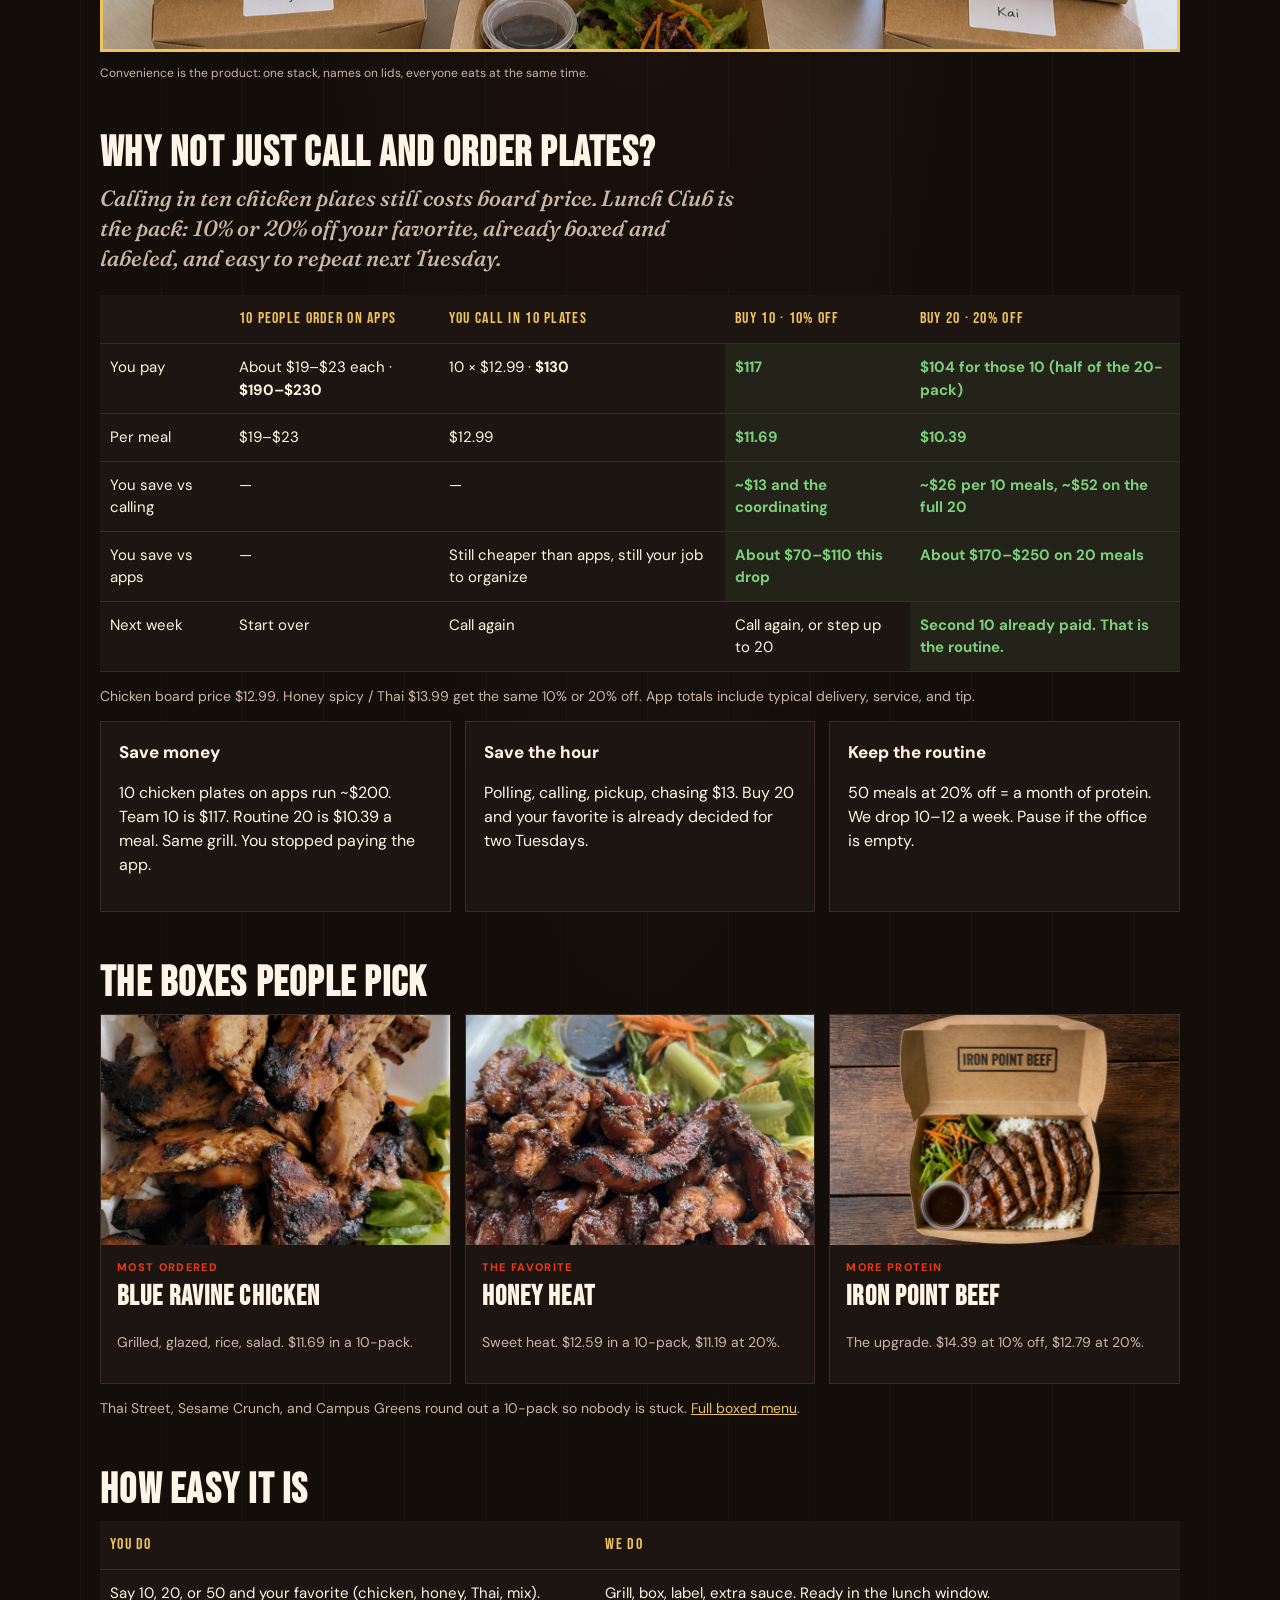
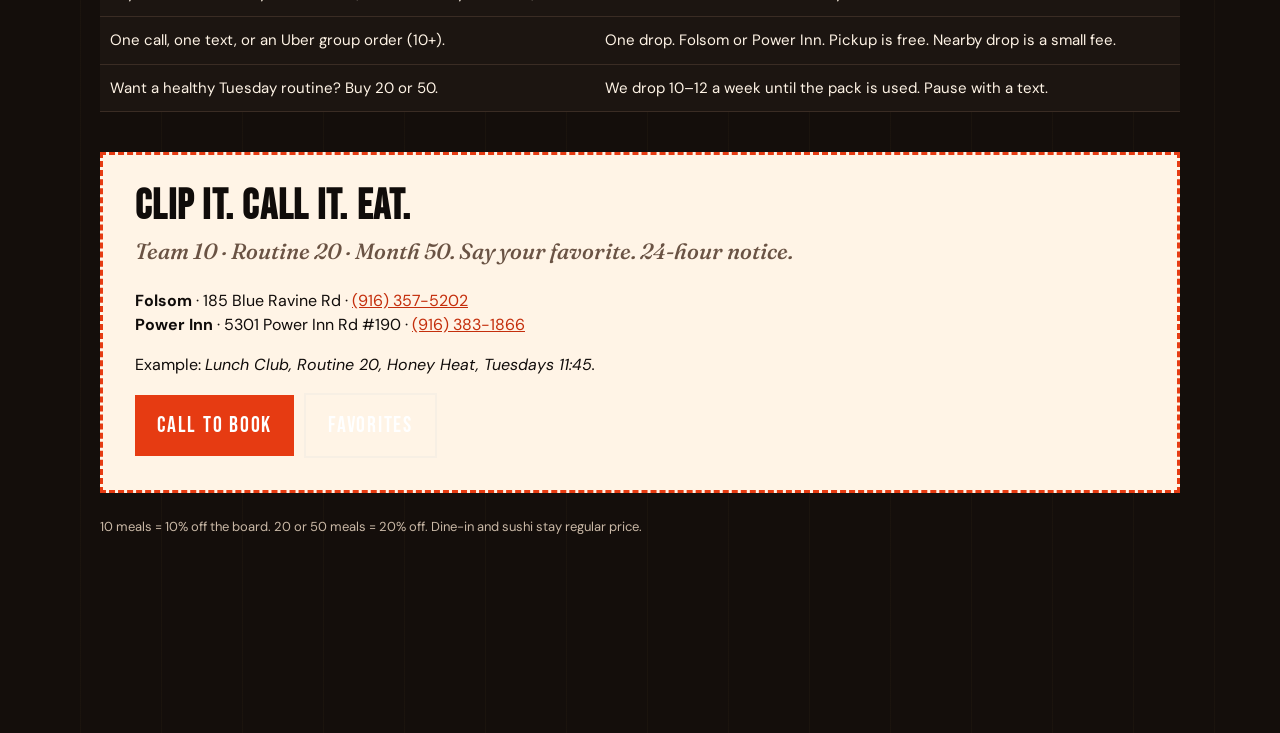
==== commit 9bd594d2: "Add $10 member plate: $70/week for 7 meals, $300/month for 30. Co-authored-by: Cursor <cursoragent@c" ====
--- a/docs/index.html
+++ b/docs/index.html
@@ -16,7 +16,7 @@
       <nav>
         <a href="index.html">Catering</a>
         <a href="menu.html">Boxes</a>
-        <a href="index.html#why">What you save</a>
+        <a href="index.html#club">Community club</a>
         <a href="pilot.html">For the shop</a>
       </nav>
     </div>
@@ -80,6 +80,33 @@
     </div>
     <p class="muted">50 meals are prepaid and used across the month (not fifty boxes in one hour). 24-hour notice. Pause a week with a text.</p>
 
+    <h2 id="club">Member price: $10 a plate</h2>
+    <p class="lede">Pay in advance. $70 a week is seven meals — not one. Walk-in chicken is $12.99. Members pay $10, every time, because the week is already paid.</p>
+    <div class="tiers">
+      <div class="tier">
+        <div class="off">Weekly member</div>
+        <h3>$70 / week</h3>
+        <p class="each"><span class="strike">$12.99</span> $10 a plate · 7 meals</p>
+        <p>One a day, or seven people on family night. Prepaid. Your favorite boxed.</p>
+        <div class="total">7 for $70</div>
+      </div>
+      <div class="tier best">
+        <div class="off">Monthly member · the routine</div>
+        <h3>$300 / month</h3>
+        <p class="each">$10 a plate · 30 meals</p>
+        <p>One meal a day. Protein, rice, greens. That is $70 × 4, plus two extra plates.</p>
+        <div class="total">30 for $300</div>
+      </div>
+      <div class="tier">
+        <div class="off">Vs walking in</div>
+        <h3>Save $90</h3>
+        <p class="each">30 × $12.99 = $390 on the board</p>
+        <p>Members spend $300. Same glaze. Prepaid so Tuesday is not a decision.</p>
+        <div class="total">$90 off a month</div>
+      </div>
+    </div>
+    <p class="muted">Favorite locked (chicken, Honey Heat, Thai, or mix). Pickup or labeled drop for 7+. Skip a day with 24-hour text; extra plates roll to next week, not cash back. Honey/Thai member plate stays $10 — that is the membership, not a smaller pour.</p>
+
     <h2>I love teriyaki. I like being full.</h2>
     <div class="why">
       <div class="card">
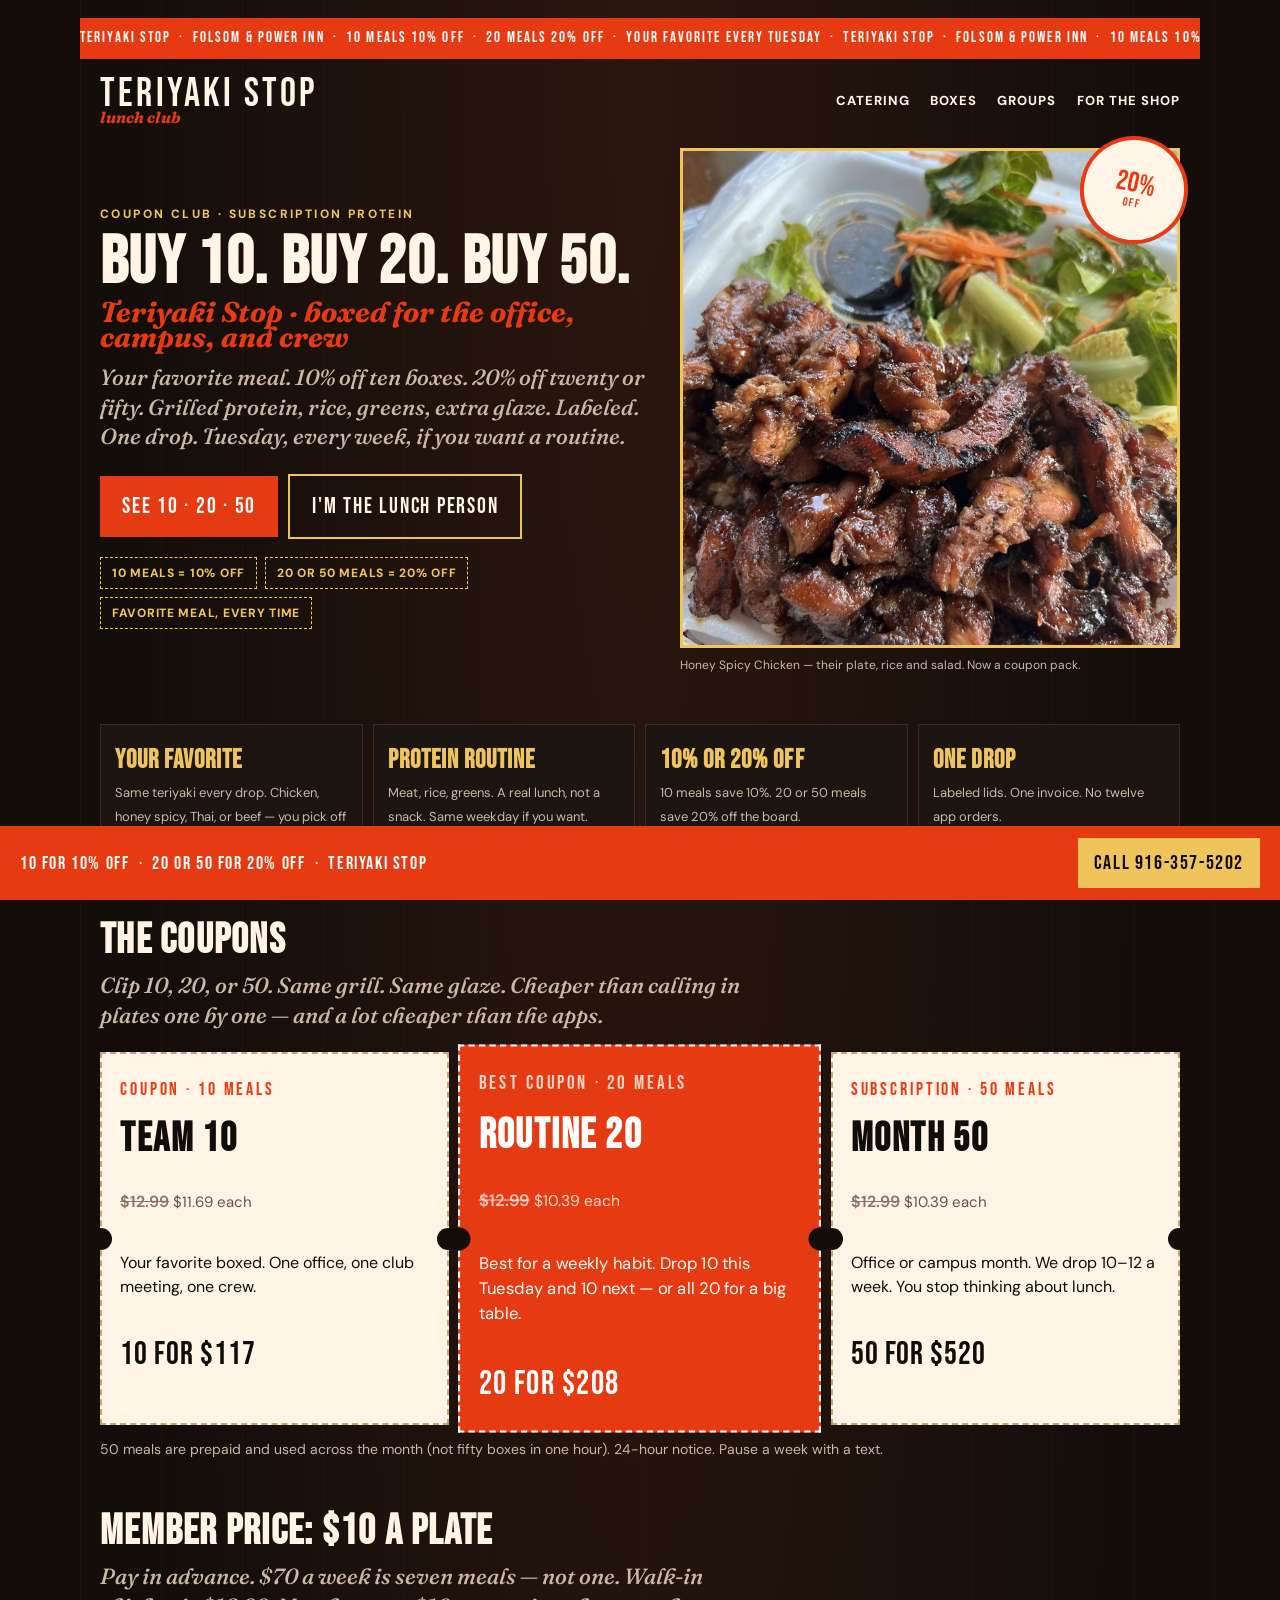
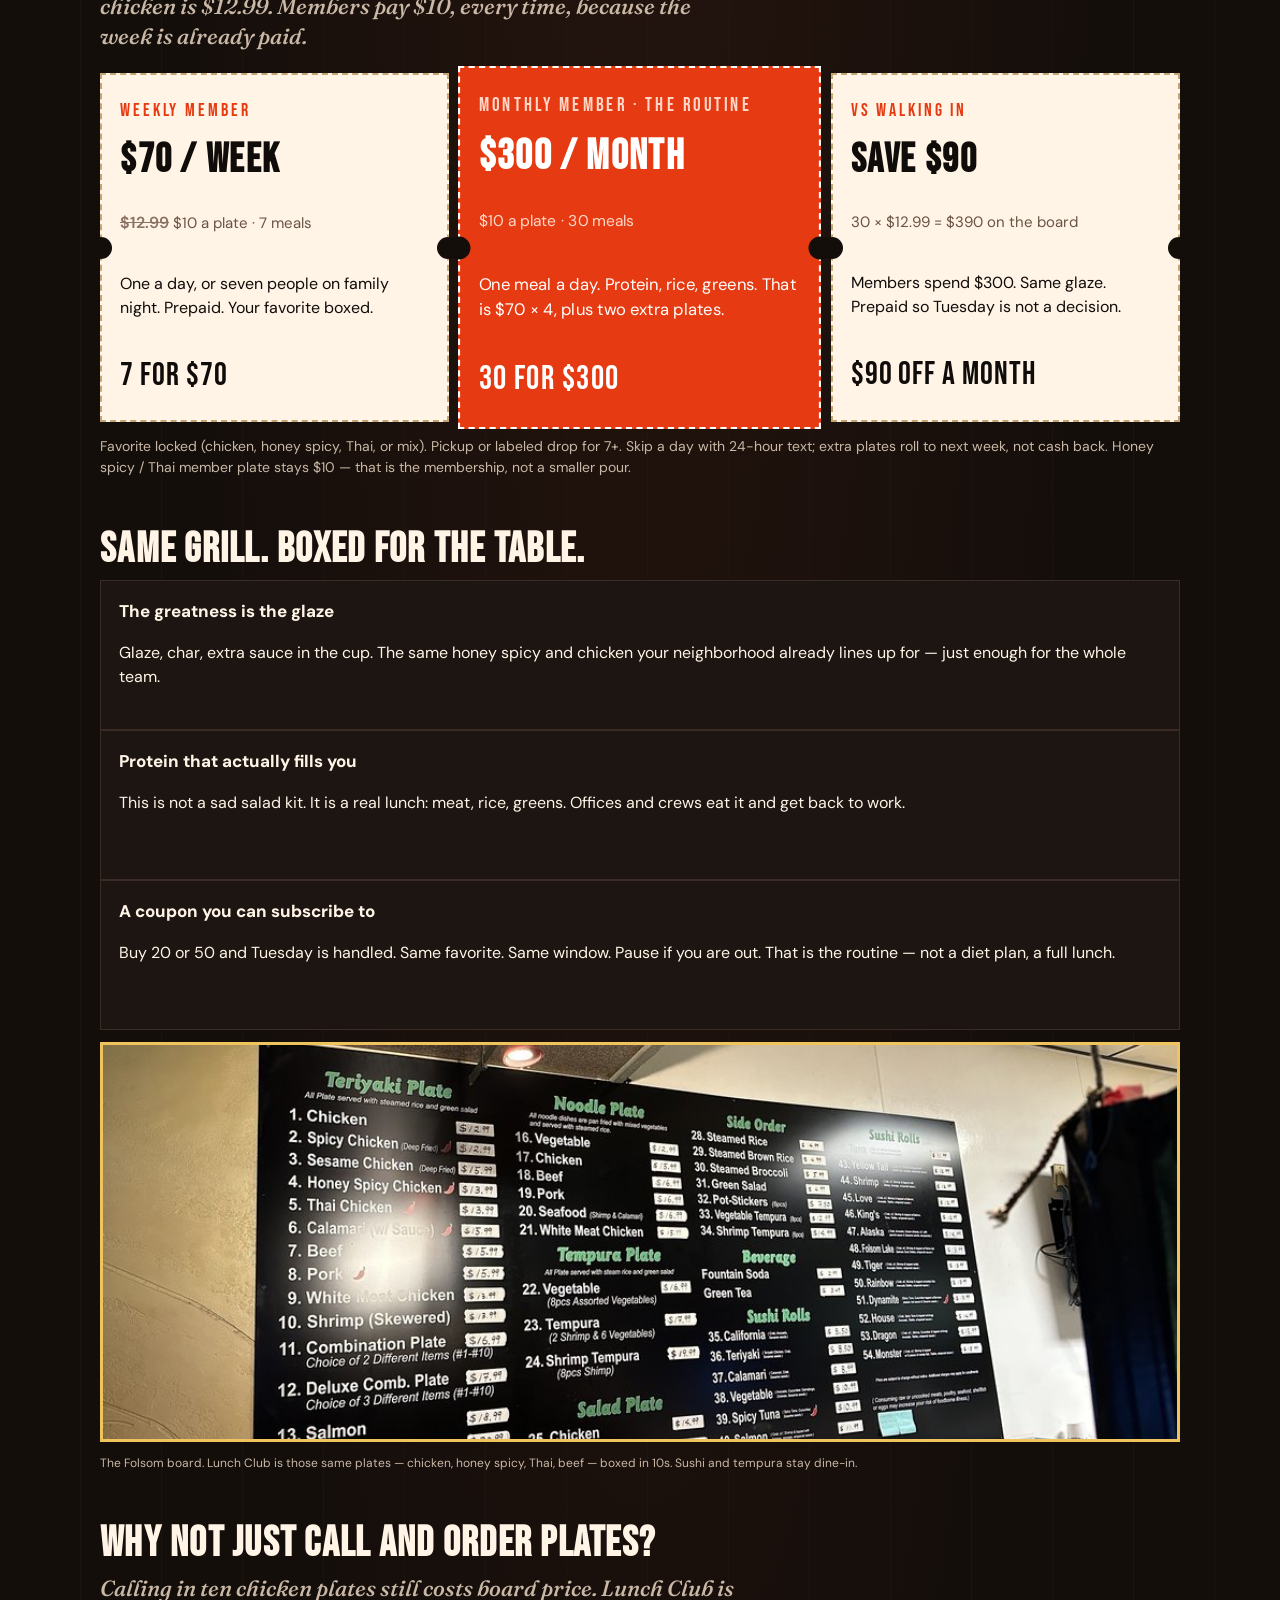
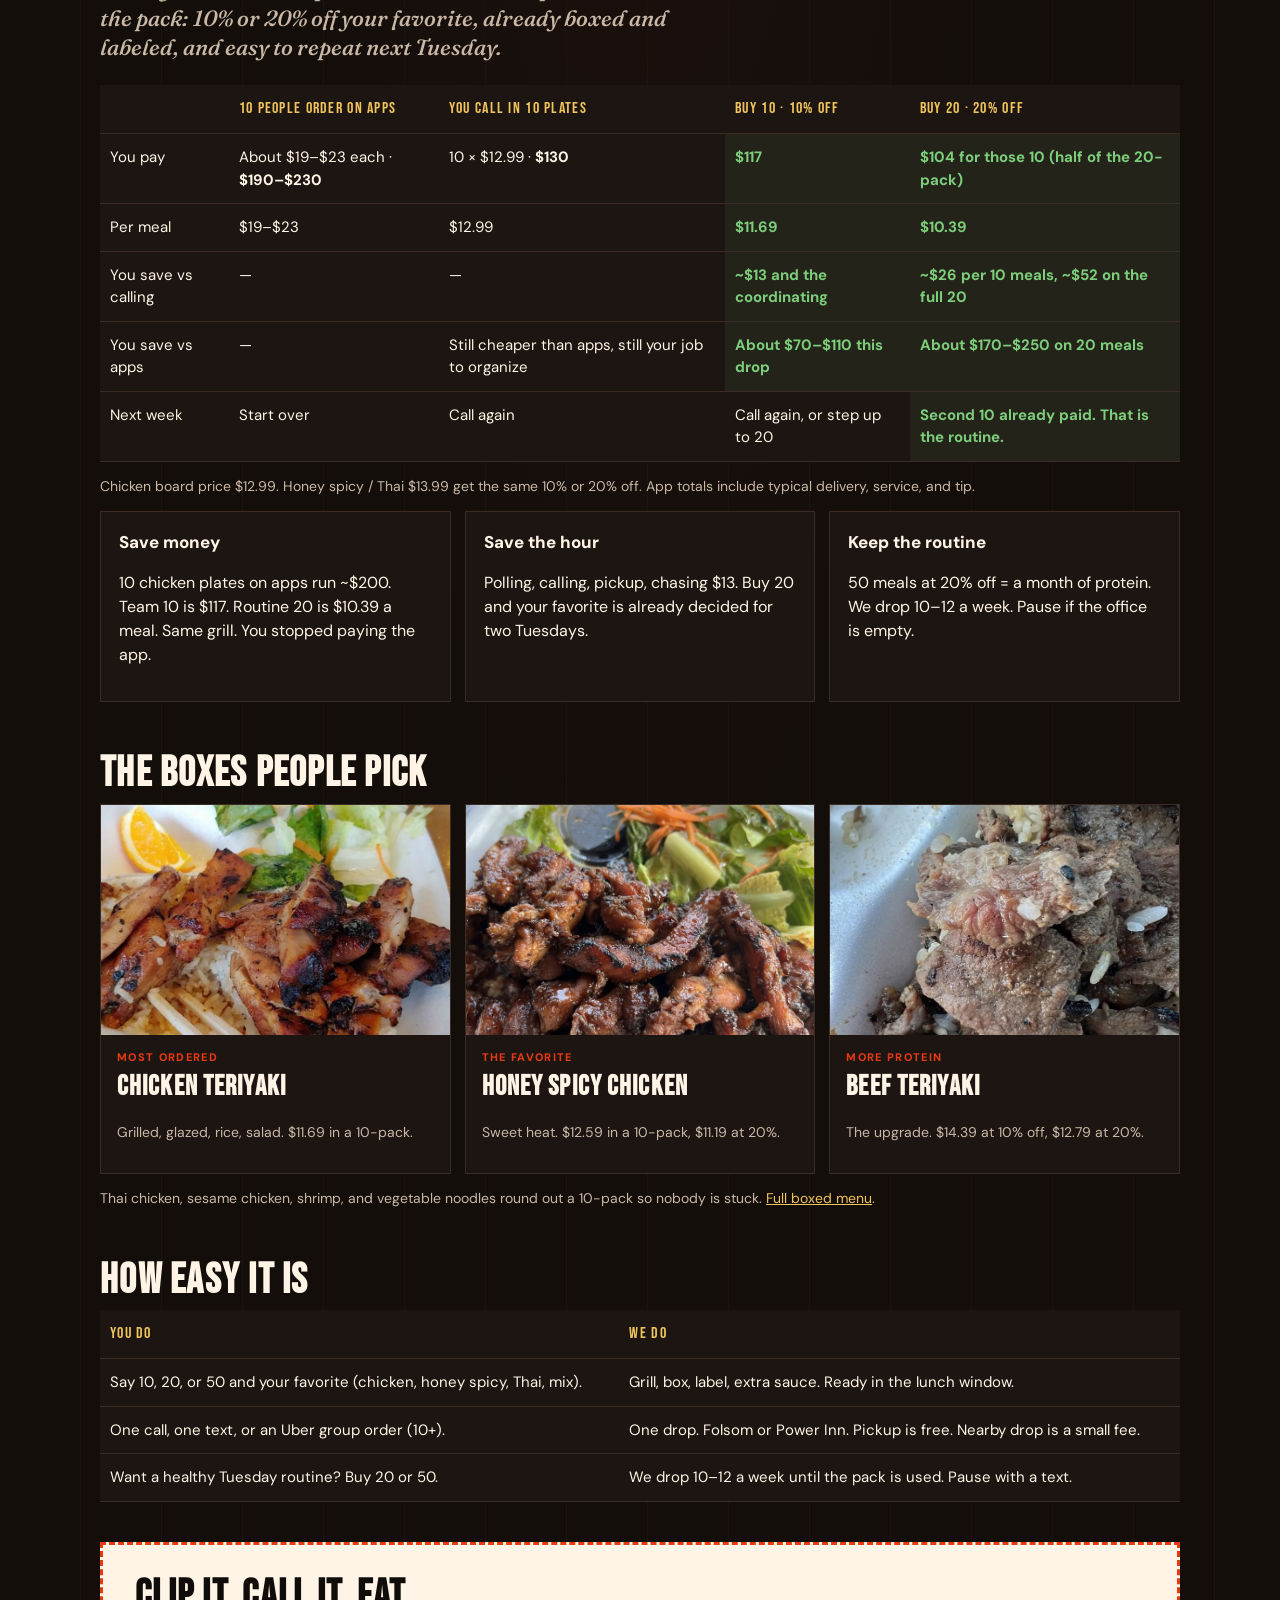
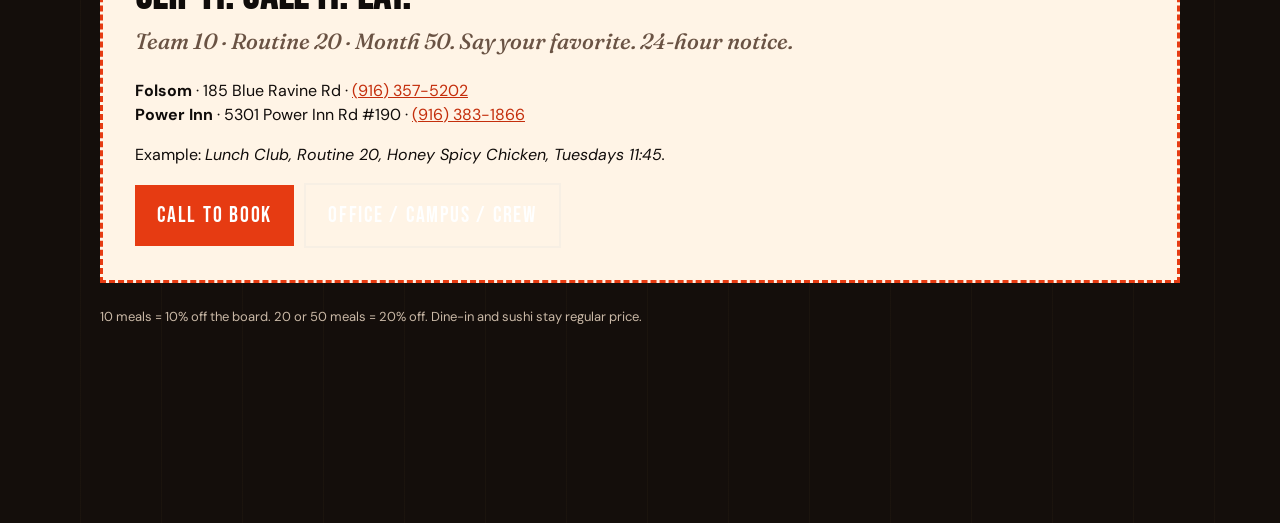
==== commit 70052dbc: "Rebrand Lunch Club to Teriyaki Stop and capture office, campus, and crew drops. Use the shops real b" ====
--- a/docs/index.html
+++ b/docs/index.html
@@ -3,35 +3,34 @@
 <head>
   <meta charset="utf-8" />
   <meta name="viewport" content="width=device-width, initial-scale=1" />
-  <title>I Love Teriyaki — 10, 20, 50 meals</title>
+  <title>Teriyaki Stop — Lunch Club · 10, 20, 50 meals</title>
   <link rel="stylesheet" href="styles.css" />
 </head>
 <body>
   <div class="wrap">
     <div class="marquee" aria-hidden="true">
-      <p>I LOVE TERIYAKI&nbsp;&nbsp;·&nbsp;&nbsp;PROTEIN THAT FILLS&nbsp;&nbsp;·&nbsp;&nbsp;10 MEALS 10% OFF&nbsp;&nbsp;·&nbsp;&nbsp;20 MEALS 20% OFF&nbsp;&nbsp;·&nbsp;&nbsp;YOUR FAVORITE EVERY TUESDAY&nbsp;&nbsp;·&nbsp;&nbsp;I LOVE TERIYAKI&nbsp;&nbsp;·&nbsp;&nbsp;PROTEIN THAT FILLS&nbsp;&nbsp;·&nbsp;&nbsp;10 MEALS 10% OFF&nbsp;&nbsp;·&nbsp;&nbsp;20 MEALS 20% OFF&nbsp;&nbsp;·&nbsp;&nbsp;YOUR FAVORITE EVERY TUESDAY&nbsp;&nbsp;·&nbsp;&nbsp;</p>
+      <p>TERIYAKI STOP&nbsp;&nbsp;·&nbsp;&nbsp;FOLSOM &amp; POWER INN&nbsp;&nbsp;·&nbsp;&nbsp;10 MEALS 10% OFF&nbsp;&nbsp;·&nbsp;&nbsp;20 MEALS 20% OFF&nbsp;&nbsp;·&nbsp;&nbsp;YOUR FAVORITE EVERY TUESDAY&nbsp;&nbsp;·&nbsp;&nbsp;TERIYAKI STOP&nbsp;&nbsp;·&nbsp;&nbsp;FOLSOM &amp; POWER INN&nbsp;&nbsp;·&nbsp;&nbsp;10 MEALS 10% OFF&nbsp;&nbsp;·&nbsp;&nbsp;20 MEALS 20% OFF&nbsp;&nbsp;·&nbsp;&nbsp;YOUR FAVORITE EVERY TUESDAY&nbsp;&nbsp;·&nbsp;&nbsp;</p>
     </div>
     <div class="topbar">
-      <div class="brand">I LOVE TERIYAKI<em>lunch club</em></div>
+      <div class="brand">TERIYAKI STOP<em>lunch club</em></div>
       <nav>
         <a href="index.html">Catering</a>
         <a href="menu.html">Boxes</a>
-        <a href="index.html#club">Community club</a>
+        <a href="audience.html">Groups</a>
         <a href="pilot.html">For the shop</a>
       </nav>
     </div>
 
-    <div class="wordmark"><span class="i-love">I Love</span>TERIYAKI</div>
     <div class="hero">
       <div>
         <p class="kicker">Coupon club · subscription protein</p>
-        <h1>BUY 10. BUY 20. BUY 50.<span class="love">because you love teriyaki — and you like being full</span></h1>
+        <h1>BUY 10. BUY 20. BUY 50.<span class="love">Teriyaki Stop · boxed for the office, campus, and crew</span></h1>
         <p class="lede">
           Your favorite meal. 10% off ten boxes. 20% off twenty or fifty. Grilled protein, rice, greens, extra glaze. Labeled. One drop. Tuesday, every week, if you want a routine.
         </p>
         <div class="actions">
           <a class="cta" href="#packs">See 10 · 20 · 50</a>
-          <a class="cta ghost" href="tel:19163575202">Call Folsom · 916-357-5202</a>
+          <a class="cta ghost" href="audience.html#book">I'm the lunch person</a>
         </div>
         <div class="pills">
           <span class="pill">10 meals = 10% off</span>
@@ -41,13 +40,13 @@
       </div>
       <div class="hero-pic">
         <div class="stamp-float">20%<small>OFF</small></div>
-        <img src="images/box-honey.jpg" alt="Honey spicy teriyaki chicken in a labeled lunch box with rice and salad" />
-        <p class="caption">Honey Heat — the one people already love. Now a coupon pack.</p>
+        <img src="images/honey-spicy.jpg" alt="Honey spicy chicken plate from Teriyaki Stop — grilled chicken, rice, salad, extra sauce" />
+        <p class="caption">Honey Spicy Chicken — their plate, rice and salad. Now a coupon pack.</p>
       </div>
     </div>
 
     <div class="stats">
-      <div class="stat"><b>Your favorite</b><span>Same teriyaki every drop. Honey Heat, chicken, Thai, or beef — you pick.</span></div>
+      <div class="stat"><b>Your favorite</b><span>Same teriyaki every drop. Chicken, honey spicy, Thai, or beef — you pick off the board.</span></div>
       <div class="stat"><b>Protein routine</b><span>Meat, rice, greens. A real lunch, not a snack. Same weekday if you want.</span></div>
       <div class="stat"><b>10% or 20% off</b><span>10 meals save 10%. 20 or 50 meals save 20% off the board.</span></div>
       <div class="stat"><b>One drop</b><span>Labeled lids. One invoice. No twelve app orders.</span></div>
@@ -105,9 +104,9 @@
         <div class="total">$90 off a month</div>
       </div>
     </div>
-    <p class="muted">Favorite locked (chicken, Honey Heat, Thai, or mix). Pickup or labeled drop for 7+. Skip a day with 24-hour text; extra plates roll to next week, not cash back. Honey/Thai member plate stays $10 — that is the membership, not a smaller pour.</p>
-
-    <h2>I love teriyaki. I like being full.</h2>
+    <p class="muted">Favorite locked (chicken, honey spicy, Thai, or mix). Pickup or labeled drop for 7+. Skip a day with 24-hour text; extra plates roll to next week, not cash back. Honey spicy / Thai member plate stays $10 — that is the membership, not a smaller pour.</p>
+
+    <h2>Same grill. Boxed for the table.</h2>
     <div class="why">
       <div class="card">
         <h3>The greatness is the glaze</h3>
@@ -123,8 +122,8 @@
       </div>
     </div>
 
-    <img class="fullbleed" src="images/office-drop.jpg" alt="A row of labeled teriyaki lunch boxes on an office table" />
-    <p class="caption">Convenience is the product: one stack, names on lids, everyone eats at the same time.</p>
+    <img class="fullbleed" src="images/menu-board.jpg" alt="Teriyaki Stop Folsom in-store menu board with teriyaki plates, noodles, tempura, and sushi" />
+    <p class="caption">The Folsom board. Lunch Club is those same plates — chicken, honey spicy, Thai, beef — boxed in 10s. Sushi and tempura stay dine-in.</p>
 
     <h2 id="why">Why not just call and order plates?</h2>
     <p class="lede">
@@ -199,31 +198,31 @@
     <h2>The boxes people pick</h2>
     <div class="grid-3">
       <a class="card photo-card" href="menu.html" style="text-decoration:none;color:inherit">
-        <img src="images/chicken-takeout.jpg" alt="Chicken teriyaki with rice" />
+        <img src="images/chicken-plate.jpg" alt="Chicken teriyaki plate from Teriyaki Stop with rice and salad" />
         <div class="pad">
           <div class="tag">Most ordered</div>
-          <h3>Blue Ravine Chicken</h3>
+          <h3>Chicken Teriyaki</h3>
           <p class="muted">Grilled, glazed, rice, salad. $11.69 in a 10-pack.</p>
         </div>
       </a>
       <a class="card photo-card" href="menu.html" style="text-decoration:none;color:inherit">
-        <img src="images/honey-spicy.jpg" alt="Honey spicy chicken takeout" />
+        <img src="images/honey-spicy.jpg" alt="Honey spicy chicken takeout from Teriyaki Stop" />
         <div class="pad">
           <div class="tag">The favorite</div>
-          <h3>Honey Heat</h3>
+          <h3>Honey Spicy Chicken</h3>
           <p class="muted">Sweet heat. $12.59 in a 10-pack, $11.19 at 20%.</p>
         </div>
       </a>
       <a class="card photo-card" href="menu.html" style="text-decoration:none;color:inherit">
-        <img src="images/box-beef.jpg" alt="Beef teriyaki lunch box" />
+        <img src="images/beef-teriyaki.jpg" alt="Beef teriyaki from Teriyaki Stop over rice" />
         <div class="pad">
           <div class="tag">More protein</div>
-          <h3>Iron Point Beef</h3>
+          <h3>Beef Teriyaki</h3>
           <p class="muted">The upgrade. $14.39 at 10% off, $12.79 at 20%.</p>
         </div>
       </a>
     </div>
-    <p class="muted">Thai Street, Sesame Crunch, and Campus Greens round out a 10-pack so nobody is stuck. <a href="menu.html">Full boxed menu</a>.</p>
+    <p class="muted">Thai chicken, sesame chicken, shrimp, and vegetable noodles round out a 10-pack so nobody is stuck. <a href="menu.html">Full boxed menu</a>.</p>
 
     <h2>How easy it is</h2>
     <table>
@@ -232,7 +231,7 @@
       </thead>
       <tbody>
         <tr>
-          <td>Say 10, 20, or 50 and your favorite (chicken, honey, Thai, mix).</td>
+          <td>Say 10, 20, or 50 and your favorite (chicken, honey spicy, Thai, mix).</td>
           <td>Grill, box, label, extra sauce. Ready in the lunch window.</td>
         </tr>
         <tr>
@@ -253,16 +252,16 @@
         <strong>Folsom</strong> · 185 Blue Ravine Rd · <a href="tel:19163575202">(916) 357-5202</a><br />
         <strong>Power Inn</strong> · 5301 Power Inn Rd #190 · <a href="tel:19163831866">(916) 383-1866</a>
       </p>
-      <p>Example: <em>Lunch Club, Routine 20, Honey Heat, Tuesdays 11:45.</em></p>
+      <p>Example: <em>Lunch Club, Routine 20, Honey Spicy Chicken, Tuesdays 11:45.</em></p>
       <div class="actions">
         <a class="cta" href="tel:19163575202">Call to book</a>
-        <a class="cta" href="menu.html" style="background:transparent;border:2px solid #f7efe4">Favorites</a>
+        <a class="cta" href="audience.html#book" style="background:transparent;border:2px solid #f7efe4">Office / campus / crew</a>
       </div>
     </div>
     <p class="note">10 meals = 10% off the board. 20 or 50 meals = 20% off. Dine-in and sushi stay regular price.</p>
   </div>
   <div class="sticky">
-    <span>10 FOR 10% OFF&nbsp;&nbsp;·&nbsp;&nbsp;20 OR 50 FOR 20% OFF&nbsp;&nbsp;·&nbsp;&nbsp;I LOVE TERIYAKI</span>
+    <span>10 FOR 10% OFF&nbsp;&nbsp;·&nbsp;&nbsp;20 OR 50 FOR 20% OFF&nbsp;&nbsp;·&nbsp;&nbsp;TERIYAKI STOP</span>
     <a href="tel:19163575202">Call 916-357-5202</a>
   </div>
 </body>
--- a/docs/styles.css
+++ b/docs/styles.css
@@ -60,8 +60,8 @@
 }
 .brand {
   font-family: "Bebas Neue", sans-serif;
-  font-size: 44px;
-  letter-spacing: 0.06em;
+  font-size: 40px;
+  letter-spacing: 0.08em;
   line-height: 0.85;
 }
 .brand em {
@@ -365,12 +365,67 @@
 
 .note { font-size: 13px; color: var(--ink-soft); margin-top: 24px; }
 
+.form-grid {
+  display: grid;
+  grid-template-columns: 1fr 1fr;
+  gap: 14px 16px;
+}
+.form-grid .span-2 { grid-column: 1 / -1; }
+.form-grid label {
+  display: flex;
+  flex-direction: column;
+  gap: 6px;
+  font-size: 12px;
+  font-weight: 800;
+  letter-spacing: 0.08em;
+  text-transform: uppercase;
+  color: #6a5344;
+}
+.form-grid input,
+.form-grid select {
+  font-family: "DM Sans", sans-serif;
+  font-size: 16px;
+  font-weight: 600;
+  letter-spacing: 0;
+  text-transform: none;
+  color: var(--ink);
+  background: #fff;
+  border: 2px solid #c4a574;
+  padding: 10px 12px;
+}
+.form-grid input:focus,
+.form-grid select:focus {
+  outline: 2px solid var(--glaze);
+  border-color: var(--glaze);
+}
+button.cta {
+  border: 0;
+  cursor: pointer;
+  font-family: "Bebas Neue", sans-serif;
+}
+.capture-result {
+  margin-top: 22px;
+  padding-top: 18px;
+  border-top: 2px dashed var(--glaze);
+}
+.capture-result pre {
+  white-space: pre-wrap;
+  background: var(--ink);
+  color: var(--cream);
+  padding: 14px 16px;
+  font-size: 15px;
+  line-height: 1.45;
+  margin: 10px 0 16px;
+}
+.photo-card .cta { display: inline-block; font-size: 18px; padding: 10px 14px; }
+
 @media (max-width: 800px) {
   h1 { font-size: 44px; }
   .brand { font-size: 32px; }
   .wordmark { font-size: clamp(64px, 22vw, 120px); margin: 4px 0 16px; }
   h2 { font-size: 32px; }
-  .hero, .stats, .why, .grid-2, .grid-3, .menu-grid, .tiers { grid-template-columns: 1fr; }
+  .hero, .stats, .why, .grid-2, .grid-3, .menu-grid, .tiers, .form-grid { grid-template-columns: 1fr; }
+  .form-grid .span-2 { grid-column: auto; }
   .hero img, .fullbleed { height: 260px; }
   .tier.best { transform: none; }
   .tier:before, .tier:after { display: none; }
